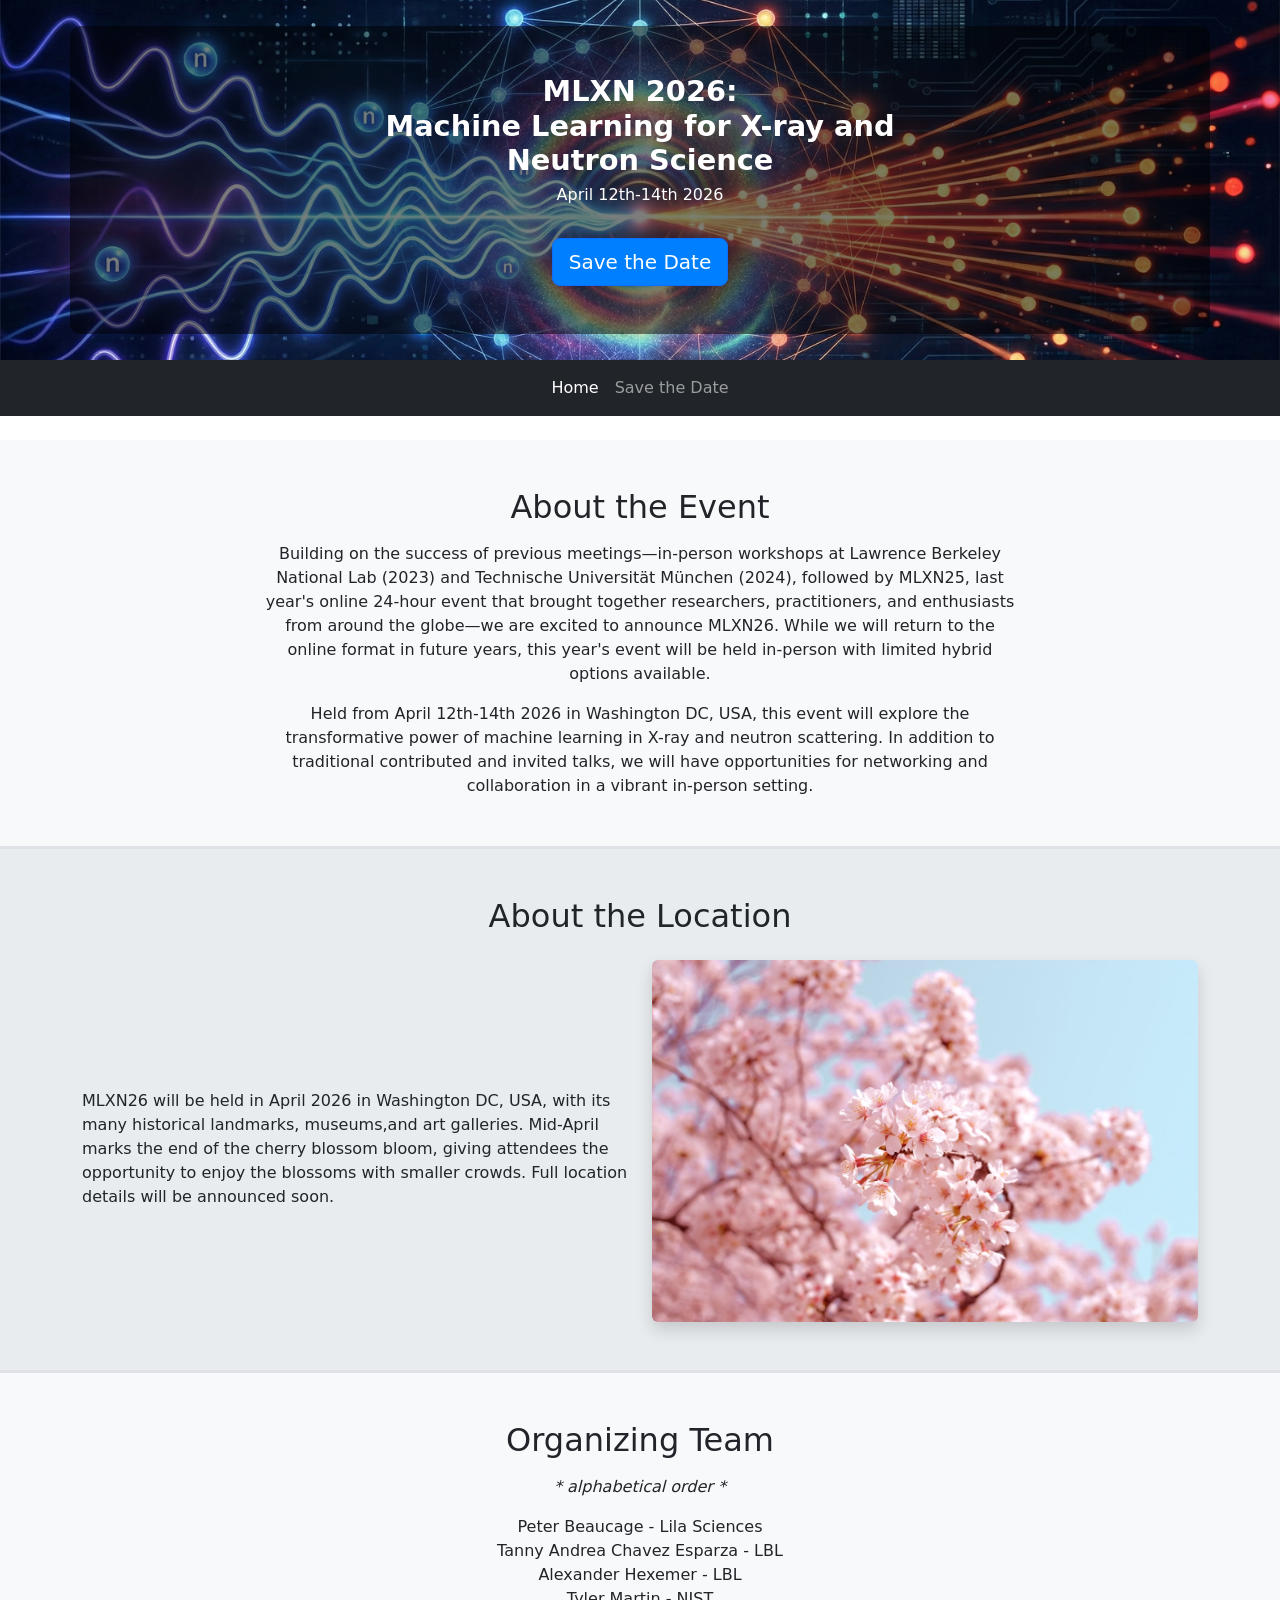
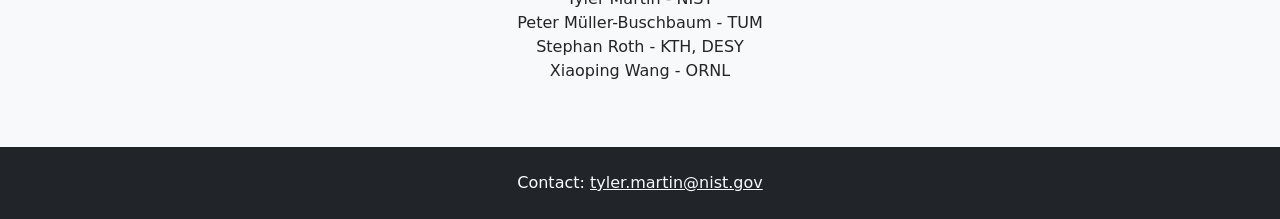
==== index.html @ 93118c0d "removes outdated files and updates event details for MLXN 2026 Symposium" ====
<!DOCTYPE html>
<html lang="en">
<head>
    <meta charset="UTF-8">
    <meta name="viewport" content="width=device-width, initial-scale=1.0">
    <title>MLXN 2026 Symposium</title>

    <link href="https://cdn.jsdelivr.net/npm/bootstrap@5.3.2/dist/css/bootstrap.min.css" rel="stylesheet">
    <link href="styles.css" rel="stylesheet">
    <script defer src="scripts.js"></script>
    <script src="https://cdn.plot.ly/plotly-latest.min.js"></script>

    <!-- NIST Footer -->
   <link rel="stylesheet" href="https://pages.nist.gov/nist-header-footer/css/nist-combined.css">
   <script src="https://pages.nist.gov/nist-header-footer/js/nist-header-footer.js" type="text/javascript" defer="defer"></script>

    <!-- NIST Leave Notice -->
    <script type="text/javascript" src="https://code.jquery.com/jquery-1.12.4.min.js"></script>
    <script type="text/javascript" src="https://pages.nist.gov/leaveNotice/js/jquery.leaveNotice-nist.min.js"></script>
    <link rel="stylesheet" type="text/css" href="https://pages.nist.gov/leaveNotice/css/jquery.leaveNotice.css" />


    <script type="text/javascript">
        $(function(){
         $('a[rel=external]').leaveNotice();
        });
    </script>
</head>
<body>

    <!--
    <div class="alert alert-warning text-center mb-0" role="alert">
        This website is in development. All details are subject to change.
    </div>
    -->

    <!-- Hero Section -->
    <header class="hero d-flex flex-column justify-content-center align-items-center text-center">
        <div class="container text-white py-5">
            <h1 class="display-4 fw-bold">MLXN 2026:<br/> Machine Learning for X-ray and <br/> Neutron Science</h1>
            <p class="lead"> April 12th-14th 2026 </p>
            <a href=https://forms.gle/ynrV3esvsdwa7TJN9" rel="external" class="btn btn-primary btn-lg mt-3">Save the Date</a>
            <!-- <a href="https://forms.gle/H5YNSt72dLBRPrXT7" rel="external" class="btn btn-primary btn-lg mt-3">Register Now</a> -->
            <!-- <a href="https://forms.gle/bDFXMEPGEKgv2yoD7" rel="external" class="btn btn-primary btn-lg mt-3">Submit a Talk</a> -->

        </div>
    </header>

    <!-- Navigation Bar -->
    <nav class="navbar navbar-expand-lg navbar-dark bg-dark mb-4">
        <div class="container">
            <button class="navbar-toggler" type="button" data-bs-toggle="collapse" data-bs-target="#navbarNav" aria-controls="navbarNav" aria-expanded="false" aria-label="Toggle navigation">
                <span class="navbar-toggler-icon"></span>
            </button>
            <div class="collapse navbar-collapse justify-content-center" id="navbarNav">
                <ul class="navbar-nav">
                    <li class="nav-item">
                        <a class="nav-link active" href="index.html">Home</a>
                    </li>
                    <li class="nav-item">
                        <a class="nav-link" href="https://forms.gle/ynrV3esvsdwa7TJN9" rel="external">Save the Date</a>
                    </li>
                    <!-- 
                    <li class="nav-item">
                        <a class="nav-link" href="schedule.html">Schedule</a>
                    </li>
                    <li class="nav-item">
                        <a class="nav-link" href="https://forms.gle/H5YNSt72dLBRPrXT7" rel="external">Meeting Registration</a>
                    </li>
                    <li class="nav-item">
                        <a class="nav-link" href="https://forms.gle/bDFXMEPGEKgv2yoD7" rel="external">Talk Submission</a>
                    </li> 
                    -->
                </ul>
            </div>
        </div>
    </nav>

    <!-- Connection Information Banner -->
    <!--
    <div class="alert alert-info text-center mb-4" role="alert">
        <div class="d-flex align-items-center justify-content-center">
            <svg xmlns="http://www.w3.org/2000/svg" width="24" height="24" fill="currentColor" class="bi bi-info-circle-fill flex-shrink-0 me-2" viewBox="0 0 16 16">
                <path d="M8 16A8 8 0 1 0 8 0a8 8 0 0 0 0 16zm.93-9.412-1 4.705c-.07.34.029.533.304.533.194 0 .487-.07.686-.246l-.088.416c-.287.346-.92.598-1.465.598-.703 0-1.002-.422-.808-1.319l.738-3.468c.064-.293.006-.399-.287-.47l-.451-.081.082-.381 2.29-.287zM8 5.5a1 1 0 1 1 0-2 1 1 0 0 1 0 2z"/>
            </svg>
            <div>
                <strong>Connection information</strong> was distributed to all registered participants. Please contact <a href="mailto:tyler.martin@nist.gov">tyler.martin@nist.gov</a> if you did not receive the email.
            </div>
        </div>
    </div>
    -->

    <!-- About Section -->
    <section id="about" class="py-5 bg-light">
        <div class="container text-center">
            <h2>About the Event</h2>
            <p class="mt-3">
                Building on the success of previous meetings—in-person workshops at Lawrence Berkeley National Lab (2023) 
                and Technische Universität München (2024), followed by MLXN25, last year's online 24-hour event that brought 
                together researchers, practitioners, and enthusiasts from around the globe—we are excited to announce MLXN26. 
                While we will return to the online format in future years, this year's event will be held in-person with 
                limited hybrid options available.
            </p>
            <p class="mt-3">
                Held from April 12th-14th 2026 in Washington DC, USA, this event will explore the transformative power of 
                machine learning in X-ray and neutron scattering. In addition to traditional contributed and invited talks, 
                we will have opportunities for networking and collaboration in a vibrant in-person setting.
            </p>
        </div>
    </section>

    <!-- About the Location Section -->
    <section id="location" class="py-5 location-section">
        <div class="container">
            <h2 class="text-center mb-4">About the Location</h2>
            <div class="row align-items-center">
                <div class="col-md-6">
                    <p class="mt-3">
                        MLXN26 will be held in April 2026 in Washington DC, USA, with its many historical landmarks, museums,and art galleries. 
                        Mid-April marks the end of the cherry blossom bloom, giving attendees the opportunity to enjoy the blossoms 
                        with smaller crowds. Full location details will be announced soon.
                    </p>
                </div>
                <div class="col-md-6 text-center mt-4 mt-md-0">
                    <img src="cherry-blossoms.jpg" alt="Cherry blossoms in Washington DC" class="img-fluid rounded shadow" style="max-height: 400px; width: auto; object-fit: cover;">
                </div>
            </div>
        </div>
    </section>


    <!-- Organizing Team Section -->
    <section id="organizing-team" class="py-5 bg-light">
        <div class="container text-center">
            <h2>Organizing Team</h2>
            <p class="mt-3"><em>* alphabetical order *</em></p>
            <ul class="list-unstyled mt-3">
                <li>Peter Beaucage - Lila Sciences</li>
                <li>Tanny Andrea Chavez Esparza - LBL</li>
                <li>Alexander Hexemer - LBL</li>
                <li>Tyler Martin - NIST</li>
                <li>Peter Müller-Buschbaum - TUM</li>
                <li>Stephan Roth - KTH, DESY</li>
                <li>Xiaoping Wang - ORNL</li>
            </ul>
        </div>
    </section>

    <!-- Footer -->
    <footer class="py-4 bg-dark text-white text-center">
        <p>Contact: <a href="mailto:tyler.martin@nist.gov" class="text-light">tyler.martin@nist.gov</a></p>
    </footer>

    <script src="https://cdn.jsdelivr.net/npm/bootstrap@5.3.2/dist/js/bootstrap.bundle.min.js"></script>
</body>
</html>
---- styles.css ----
/* Hero Section */
.hero {
    position: relative;
    background: url('header.png') no-repeat center top/cover;
    background-position: center 30%; /* Focus on the top 30% of the image */
    height: 40vh;
    display: flex;
    justify-content: center;
    align-items: center;
    text-align: center;
    padding: 20px;
    overflow: hidden; /* Ensure the image doesn't overflow */
}

.hero .container {
    background: rgba(0, 0, 0, 0.5);
    padding: 15px;
    border-radius: 10px;
    width: 100%;
}

.hero h1 {
    font-size: 1.8em;
    margin: 0;
}

.hero p {
    font-size: 1em;
    margin: 5px 0 15px;
    max-width: none;
}

p {
    max-width: 750px;
    margin: 0 auto;
}

/* Buttons */
button {
    padding: 10px 20px;
    border: none;
    border-radius: 5px;
    cursor: pointer;
    font-size: 16px;
}

.btn-primary {
    background: #0080ff;
    color: white;
}

.btn-primary:hover {
    background: #0056b3;
}

.btn-secondary {
    background: #ddd;
    color: #333;
}

.btn-secondary:hover {
    background: #bbb;
}

#gantt-chart {
    margin: 0 auto;
    max-width: 900px; /* Make the chart responsive */
}

/* Responsive adjustments */
@media (max-width: 576px) {
    .hero {
        height: auto;
        padding: 30px 20px;
    }

    .hero h1 {
        font-size: 1.5em;
    }

    .hero p {
        font-size: 0.9em;
    }

    .btn-primary, .btn-secondary {
        font-size: 14px;
        padding: 8px 16px;
    }

    .container {
        padding: 10px;
    }
    
    /* Improved mobile schedule layout */
    .schedule-container {
        height: 50vh; /* Reduce height on mobile for better usability */
        margin-bottom: 20px; /* Add spacing between table and details pane */
        -webkit-overflow-scrolling: touch; /* Smooth scrolling on iOS */
    }
    
    .event-details {
        height: auto; /* Let it take natural height on mobile */
        max-height: 75vh; /* Limit maximum height but give more space */
        margin-top: 30px; /* Add more spacing from the table */
    }
    
    .event-details-scroll {
        max-height: calc(50vh - 56px); /* Adjust for mobile */
        -webkit-overflow-scrolling: touch; /* Smooth scrolling on iOS */
    }
    
    #scheduleTable td {
        padding: 10px 8px; /* Reduce padding on mobile for more content space */
    }
    
    /* Make table more touch-friendly */
    .event-row {
        padding: 12px 0;
    }
    
    /* Improve visibility of active row on mobile */
    #scheduleTable tbody tr.active {
        background-color: rgba(13, 110, 253, 0.2); /* More visible highlight */
    }
    
    /* Fix for PDF export button and region indicators on mobile */
    .card-header .d-flex {
        flex-direction: column;
        align-items: flex-start !important;
    }
    
    #exportPdf {
        margin-top: 12px;
        align-self: flex-start;
    }
    
    /* Region indicators spacing on mobile */
    .region-indicator + span {
        white-space: nowrap;
    }
    
    #scheduleTable tbody tr {
        min-height: 50px; /* Ensure touch targets are large enough */
    }
}

.schedule-container {
    height: 80vh;
    overflow-y: auto;
}
.event-details {
    position: sticky;
    top: 0;
    height: 80vh;
}
.event-details .card {
    display: flex;
    flex-direction: column;
    height: 100%;
}
.event-details-scroll {
    overflow-y: auto;
    max-height: calc(80vh - 56px); /* Subtract the header height */
}
.event-row {
    cursor: pointer;
    transition: background-color 0.2s;
}
.event-row:hover {
    background-color: #f8f9fa;
}
.event-row.active {
    background-color: #e9ecef;
}
.event-details-card {
    display: none;
}
.event-details-card.show {
    display: block;
}
.time-cell {
    display: flex;
    align-items: center;
}
.combined-time {
    white-space: nowrap;
}
.utc-time {
    display: block;
    font-weight: bold;
}
.local-time {
    display: block;
    color: #666;
    font-size: 0.85em;
    margin-top: 2px;
}

#scheduleTable {
    border-collapse: separate;
    border-spacing: 0;
}

#scheduleTable thead th {
    background-color: #f8f9fa;
    border-bottom: 2px solid #dee2e6;
    position: sticky;
    top: 0;
    z-index: 10;
    padding: 12px 15px;
    font-weight: 600;
}

#scheduleTable tbody tr {
    transition: all 0.2s ease;
    border-left: 3px solid transparent;
}

#scheduleTable tbody tr:hover {
    background-color: rgba(13, 110, 253, 0.05);
    border-left: 3px solid #0d6efd;
}

#scheduleTable tbody tr.active {
    background-color: rgba(13, 110, 253, 0.1);
    border-left: 3px solid #0d6efd;
}

#scheduleTable td {
    padding: 12px 15px;
    vertical-align: middle;
}

.card {
    border: none;
    box-shadow: 0 4px 6px rgba(0, 0, 0, 0.1);
    border-radius: 8px;
    overflow: hidden;
}

.card-header {
    background-color: #f8f9fa;
    border-bottom: 1px solid rgba(0, 0, 0, 0.05);
    padding: 15px 20px;
}

.card-body {
    padding: 20px;
}

/* Region indicators */
.region-indicators {
    display: flex;
    gap: 5px;
}

.region-indicator {
    display: inline-block;
    width: 12px;
    height: 12px;
    border-radius: 50%;
    margin-right: 5px; /* Increased spacing */
}

.region-europe {
    background-color: #1f77b4;
}
.region-eastern {
    background-color: #ff7f0e;
}
.region-western {
    background-color: #2ca02c;
}
.region-asia {
    background-color: #d62728;
}

/* Event details styling */
.event-details-card {
    opacity: 0;
    transform: translateY(10px);
    transition: all 0.3s ease;
}

.event-details-card.show {
    opacity: 1;
    transform: translateY(0);
}

#eventTags .badge {
    font-weight: 500;
    padding: 6px 10px;
    border-radius: 4px;
    margin-bottom: 8px;
}

#eventTitle {
    font-weight: 600;
    line-height: 1.3;
    font-size: 1.4rem;
}

.schedule-container {
    border-radius: 8px;
    overflow: hidden;
}

/* Scrollbar styling */
::-webkit-scrollbar {
    width: 8px;
    height: 8px;
}

::-webkit-scrollbar-track {
    background: #f1f1f1;
    border-radius: 10px;
}

::-webkit-scrollbar-thumb {
    background: #c1c1c1;
    border-radius: 10px;
}

::-webkit-scrollbar-thumb:hover {
    background: #a8a8a8;
}

/* Alert styling */
.alert {
    border-radius: 8px;
    border: none;
    box-shadow: 0 2px 4px rgba(0, 0, 0, 0.05);
}

/* Location section styling */
.location-section {
    background-color: #e9ecef;
    border-top: 3px solid #dee2e6;
    border-bottom: 3px solid #dee2e6;
}
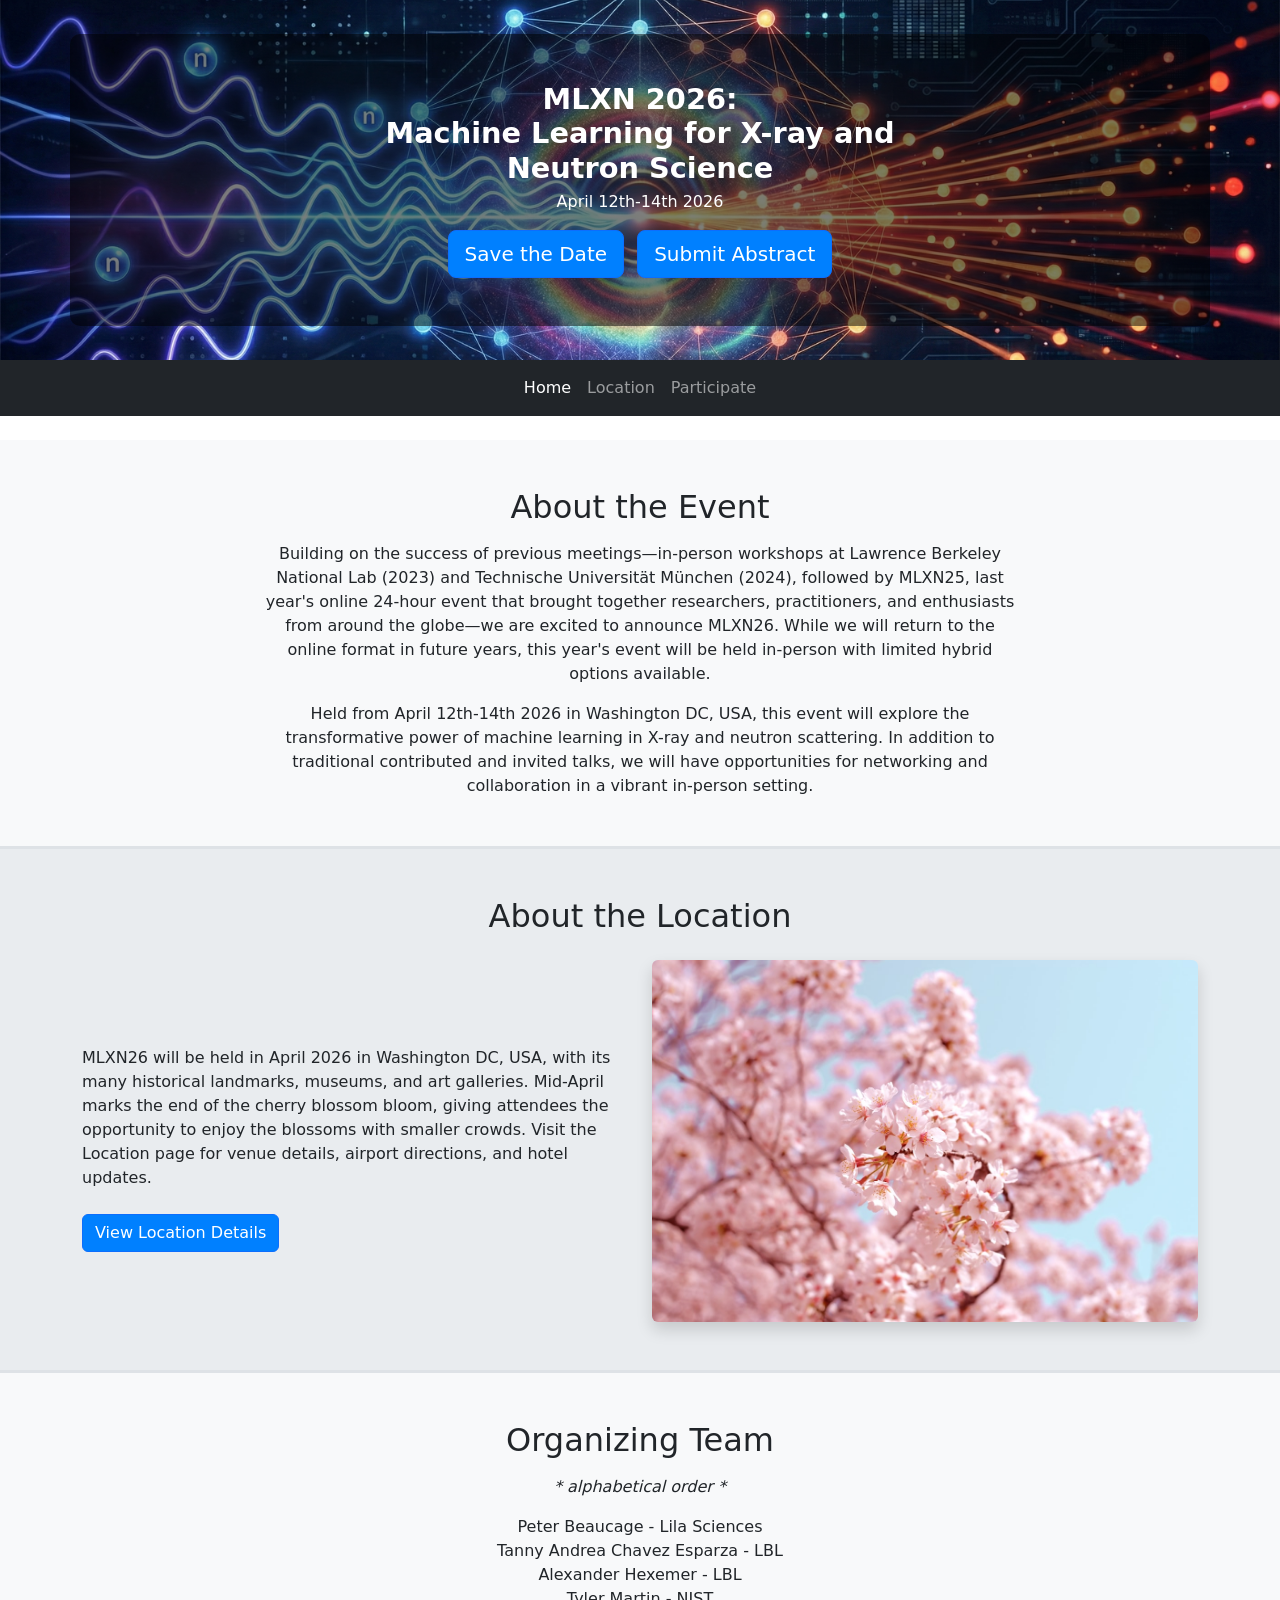
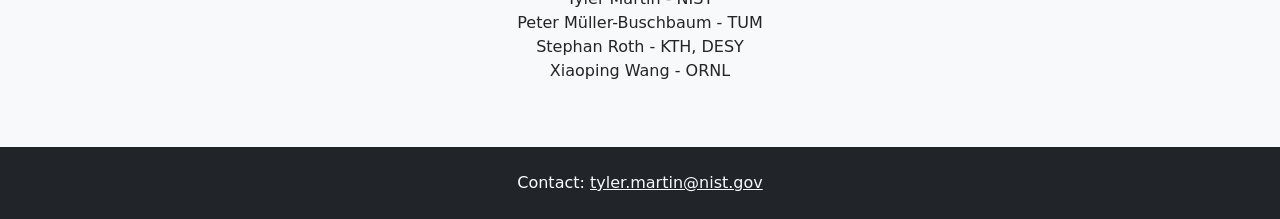
==== commit a0e5fe4f: "adds location and participation pages, updates index with new links and event details for MLXN 2026 " ====
--- a/index.html
+++ b/index.html
@@ -39,7 +39,10 @@
         <div class="container text-white py-5">
             <h1 class="display-4 fw-bold">MLXN 2026:<br/> Machine Learning for X-ray and <br/> Neutron Science</h1>
             <p class="lead"> April 12th-14th 2026 </p>
-            <a href=https://forms.gle/ynrV3esvsdwa7TJN9" rel="external" class="btn btn-primary btn-lg mt-3">Save the Date</a>
+            <div class="mt-3">
+                <a href="https://forms.gle/ynrV3esvsdwa7TJN9" rel="external" class="btn btn-primary btn-lg me-2">Save the Date</a>
+                <a href="https://forms.gle/KNJUFj6BRtzy6MuB9" rel="external" class="btn btn-primary btn-lg">Submit Abstract</a>
+            </div>
             <!-- <a href="https://forms.gle/H5YNSt72dLBRPrXT7" rel="external" class="btn btn-primary btn-lg mt-3">Register Now</a> -->
             <!-- <a href="https://forms.gle/bDFXMEPGEKgv2yoD7" rel="external" class="btn btn-primary btn-lg mt-3">Submit a Talk</a> -->
 
@@ -58,7 +61,10 @@
                         <a class="nav-link active" href="index.html">Home</a>
                     </li>
                     <li class="nav-item">
-                        <a class="nav-link" href="https://forms.gle/ynrV3esvsdwa7TJN9" rel="external">Save the Date</a>
+                        <a class="nav-link" href="location.html">Location</a>
+                    </li>
+                    <li class="nav-item">
+                        <a class="nav-link" href="participate.html">Participate</a>
                     </li>
                     <!-- 
                     <li class="nav-item">
@@ -116,10 +122,13 @@
             <div class="row align-items-center">
                 <div class="col-md-6">
                     <p class="mt-3">
-                        MLXN26 will be held in April 2026 in Washington DC, USA, with its many historical landmarks, museums,and art galleries. 
-                        Mid-April marks the end of the cherry blossom bloom, giving attendees the opportunity to enjoy the blossoms 
-                        with smaller crowds. Full location details will be announced soon.
+                        MLXN26 will be held in April 2026 in Washington DC, USA, with its many historical landmarks, museums, and art galleries.
+                        Mid-April marks the end of the cherry blossom bloom, giving attendees the opportunity to enjoy the blossoms
+                        with smaller crowds. Visit the Location page for venue details, airport directions, and hotel updates.
                     </p>
+                    <div class="mt-4">
+                        <a class="btn btn-primary" href="location.html">View Location Details</a>
+                    </div>
                 </div>
                 <div class="col-md-6 text-center mt-4 mt-md-0">
                     <img src="cherry-blossoms.jpg" alt="Cherry blossoms in Washington DC" class="img-fluid rounded shadow" style="max-height: 400px; width: auto; object-fit: cover;">
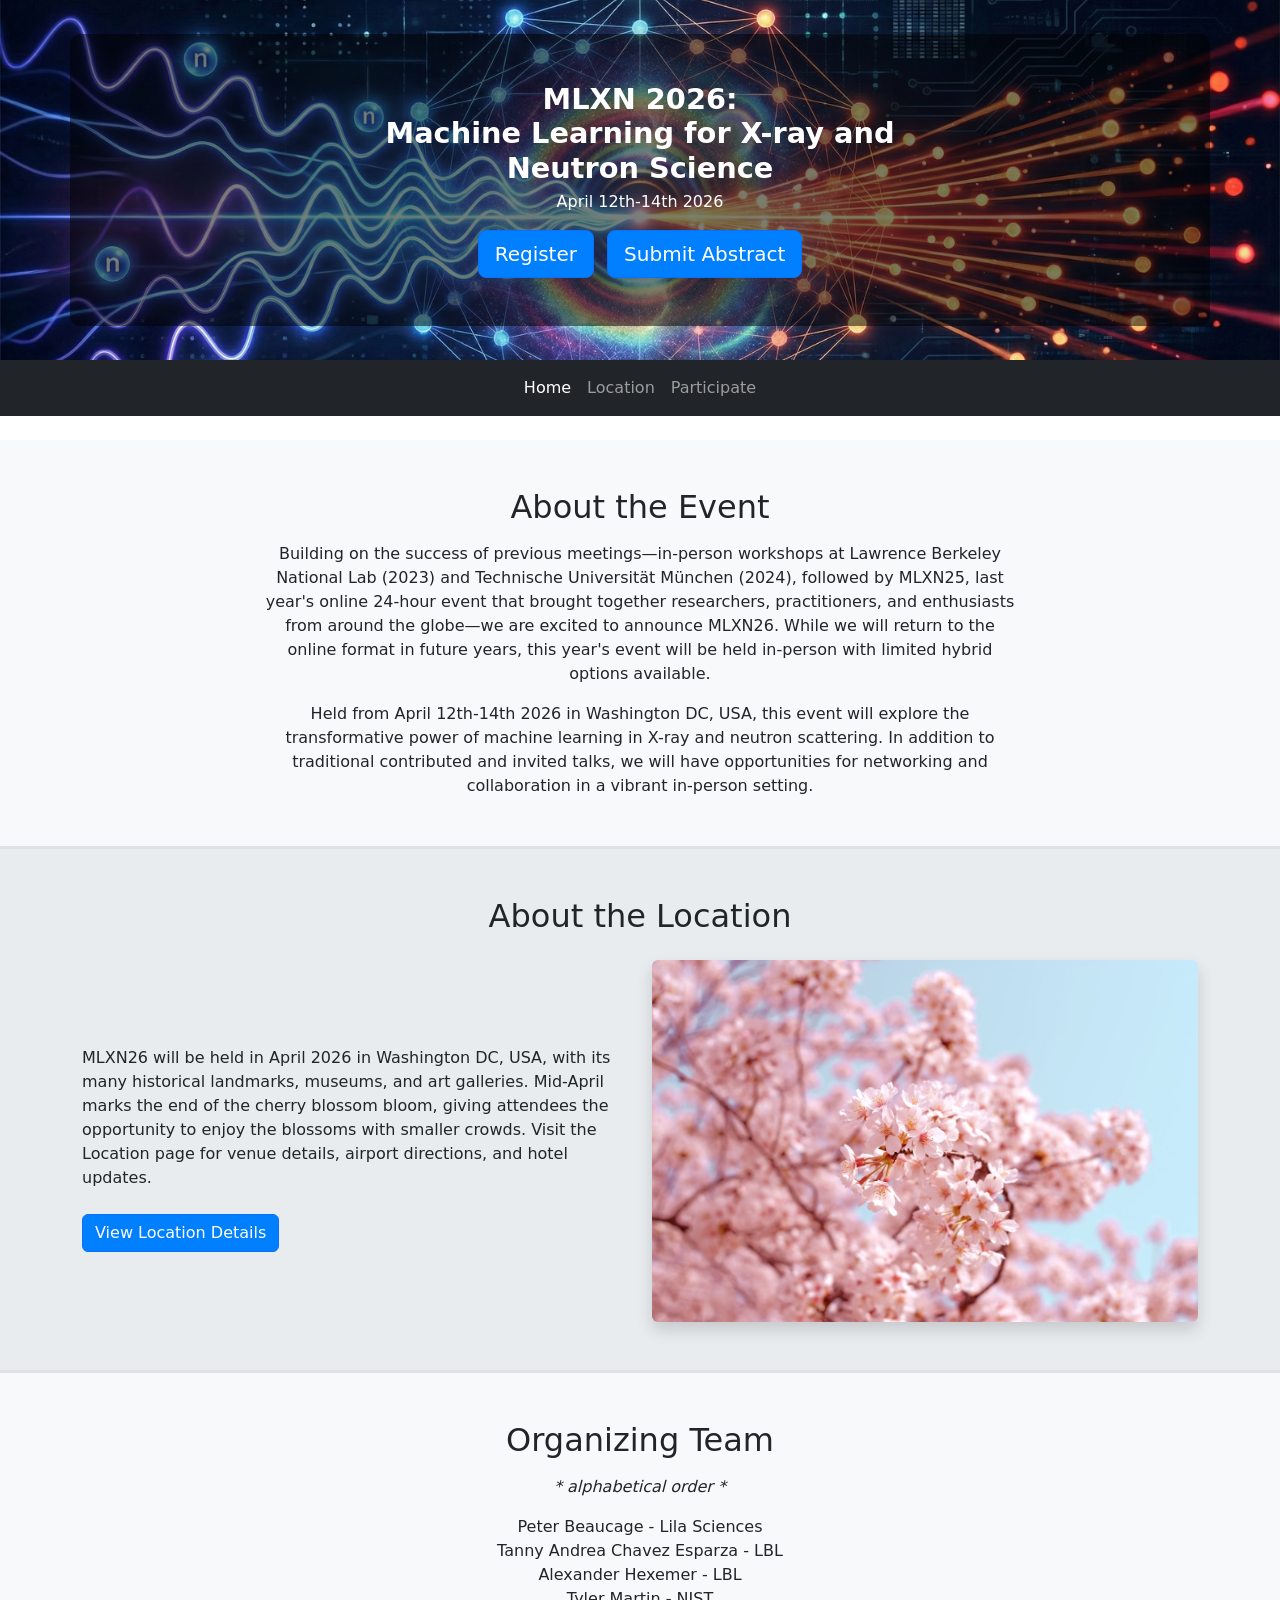
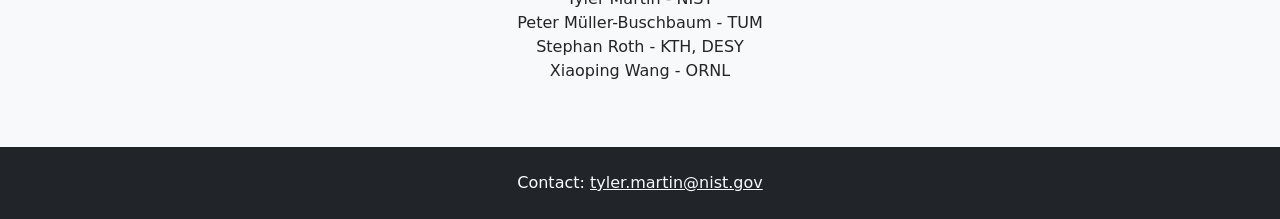
==== commit 99bb0dce: "refactors external link handling, updates registration links, and adds hotel accommodations section " ====
--- a/index.html
+++ b/index.html
@@ -22,7 +22,9 @@
 
     <script type="text/javascript">
         $(function(){
-         $('a[rel=external]').leaveNotice();
+         $('a[rel=external]').filter(function () {
+             return !/\.nist\.gov$/i.test(this.hostname) && this.hostname.toLowerCase() !== 'nist.gov';
+         }).leaveNotice();
         });
     </script>
 </head>
@@ -40,7 +42,7 @@
             <h1 class="display-4 fw-bold">MLXN 2026:<br/> Machine Learning for X-ray and <br/> Neutron Science</h1>
             <p class="lead"> April 12th-14th 2026 </p>
             <div class="mt-3">
-                <a href="https://forms.gle/ynrV3esvsdwa7TJN9" rel="external" class="btn btn-primary btn-lg me-2">Save the Date</a>
+                <a href="https://www.nist.gov/news-events/events/2026/04/mlxn-machine-learning-x-ray-and-neutron-scattering" rel="external" class="btn btn-primary btn-lg me-2">Register</a>
                 <a href="https://forms.gle/KNJUFj6BRtzy6MuB9" rel="external" class="btn btn-primary btn-lg">Submit Abstract</a>
             </div>
             <!-- <a href="https://forms.gle/H5YNSt72dLBRPrXT7" rel="external" class="btn btn-primary btn-lg mt-3">Register Now</a> -->
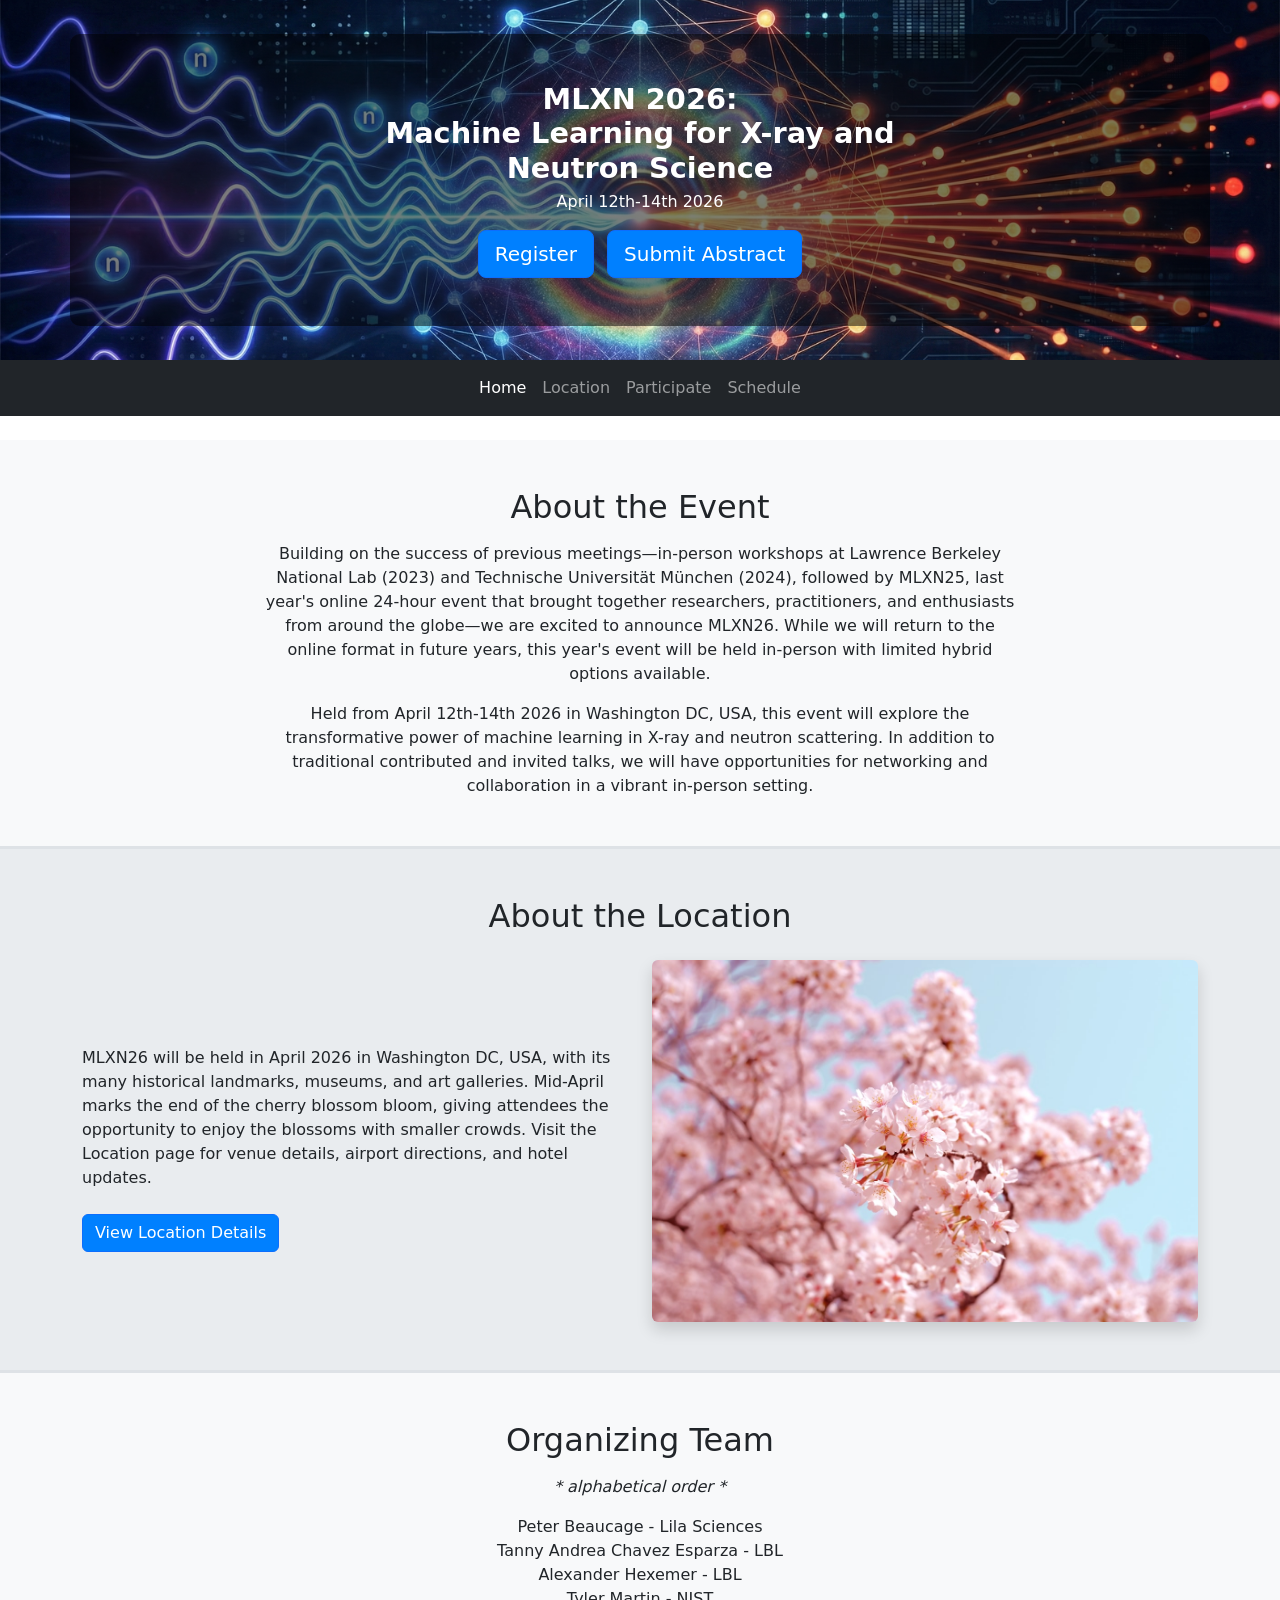
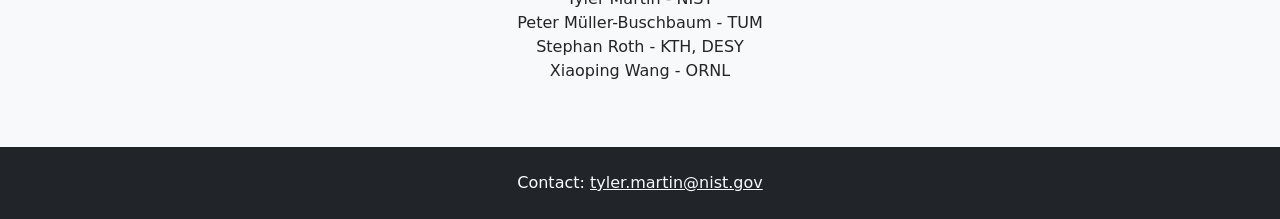
==== commit 149f1ab1: "Add new images and update schedule page - Added multiple new images for speakers and placeholders in" ====
--- a/index.html
+++ b/index.html
@@ -68,10 +68,10 @@
                     <li class="nav-item">
                         <a class="nav-link" href="participate.html">Participate</a>
                     </li>
-                    <!-- 
                     <li class="nav-item">
                         <a class="nav-link" href="schedule.html">Schedule</a>
                     </li>
+                    <!-- 
                     <li class="nav-item">
                         <a class="nav-link" href="https://forms.gle/H5YNSt72dLBRPrXT7" rel="external">Meeting Registration</a>
                     </li>
--- a/styles.css
+++ b/styles.css
@@ -337,4 +337,122 @@
     background-color: #e9ecef;
     border-top: 3px solid #dee2e6;
     border-bottom: 3px solid #dee2e6;
-}+}
+
+.schedule-page {
+    background:
+        radial-gradient(circle at top right, rgba(13, 110, 253, 0.08), transparent 28%),
+        linear-gradient(180deg, #f8fbff 0%, #ffffff 38%);
+}
+
+.schedule-intro {
+    max-width: 760px;
+    margin: 0 auto 2rem;
+    text-align: center;
+}
+
+.schedule-intro .eyebrow {
+    display: inline-block;
+    margin-bottom: 0.75rem;
+    padding: 0.35rem 0.85rem;
+    border-radius: 999px;
+    background: rgba(13, 110, 253, 0.1);
+    color: #0d6efd;
+    font-size: 0.8rem;
+    font-weight: 700;
+    letter-spacing: 0.08em;
+    text-transform: uppercase;
+}
+
+.speaker-grid {
+    display: grid;
+    grid-template-columns: repeat(auto-fit, minmax(240px, 1fr));
+    gap: 1.25rem;
+}
+
+.speaker-card {
+    position: relative;
+    display: flex;
+    flex-direction: column;
+    height: 100%;
+    border: 1px solid rgba(13, 110, 253, 0.1);
+    border-radius: 18px;
+    background: linear-gradient(180deg, #ffffff 0%, #f7faff 100%);
+    box-shadow: 0 12px 30px rgba(15, 23, 42, 0.07);
+    transition: transform 0.2s ease, box-shadow 0.2s ease;
+}
+
+.speaker-card::before {
+    content: "";
+    position: absolute;
+    inset: 0 auto auto 0;
+    width: 100%;
+    height: 4px;
+    border-radius: 18px 18px 0 0;
+    background: linear-gradient(90deg, #0d6efd, #63a4ff);
+}
+
+.speaker-card:hover {
+    transform: translateY(-3px);
+    box-shadow: 0 16px 34px rgba(15, 23, 42, 0.12);
+}
+
+.speaker-photo-wrap {
+    aspect-ratio: 1 / 1;
+    overflow: hidden;
+    border-radius: 18px 18px 0 0;
+    background: linear-gradient(180deg, #eef4fb 0%, #e3edf9 100%);
+}
+
+.speaker-photo {
+    width: 100%;
+    height: 100%;
+    object-fit: cover;
+    object-position: center;
+    display: block;
+}
+
+.speaker-photo.placeholder {
+    object-fit: contain;
+    padding: 2rem;
+}
+
+.speaker-card-body {
+    padding: 1.35rem 1.5rem 1.5rem;
+}
+
+.speaker-name {
+    margin: 0 0 0.75rem;
+    font-size: 1.15rem;
+    line-height: 1.35;
+}
+
+.speaker-affiliation {
+    margin: 0;
+    color: #495057;
+    font-weight: 500;
+}
+
+.speaker-affiliation.missing {
+    color: #6c757d;
+    font-style: italic;
+    font-weight: 400;
+}
+
+@media (max-width: 576px) {
+    .speaker-grid {
+        grid-template-columns: 1fr;
+    }
+
+    .speaker-card {
+        border-radius: 16px;
+    }
+
+    .speaker-photo-wrap {
+        border-radius: 16px 16px 0 0;
+    }
+
+    .speaker-card-body {
+        padding: 1.15rem 1.2rem 1.25rem;
+    }
+}
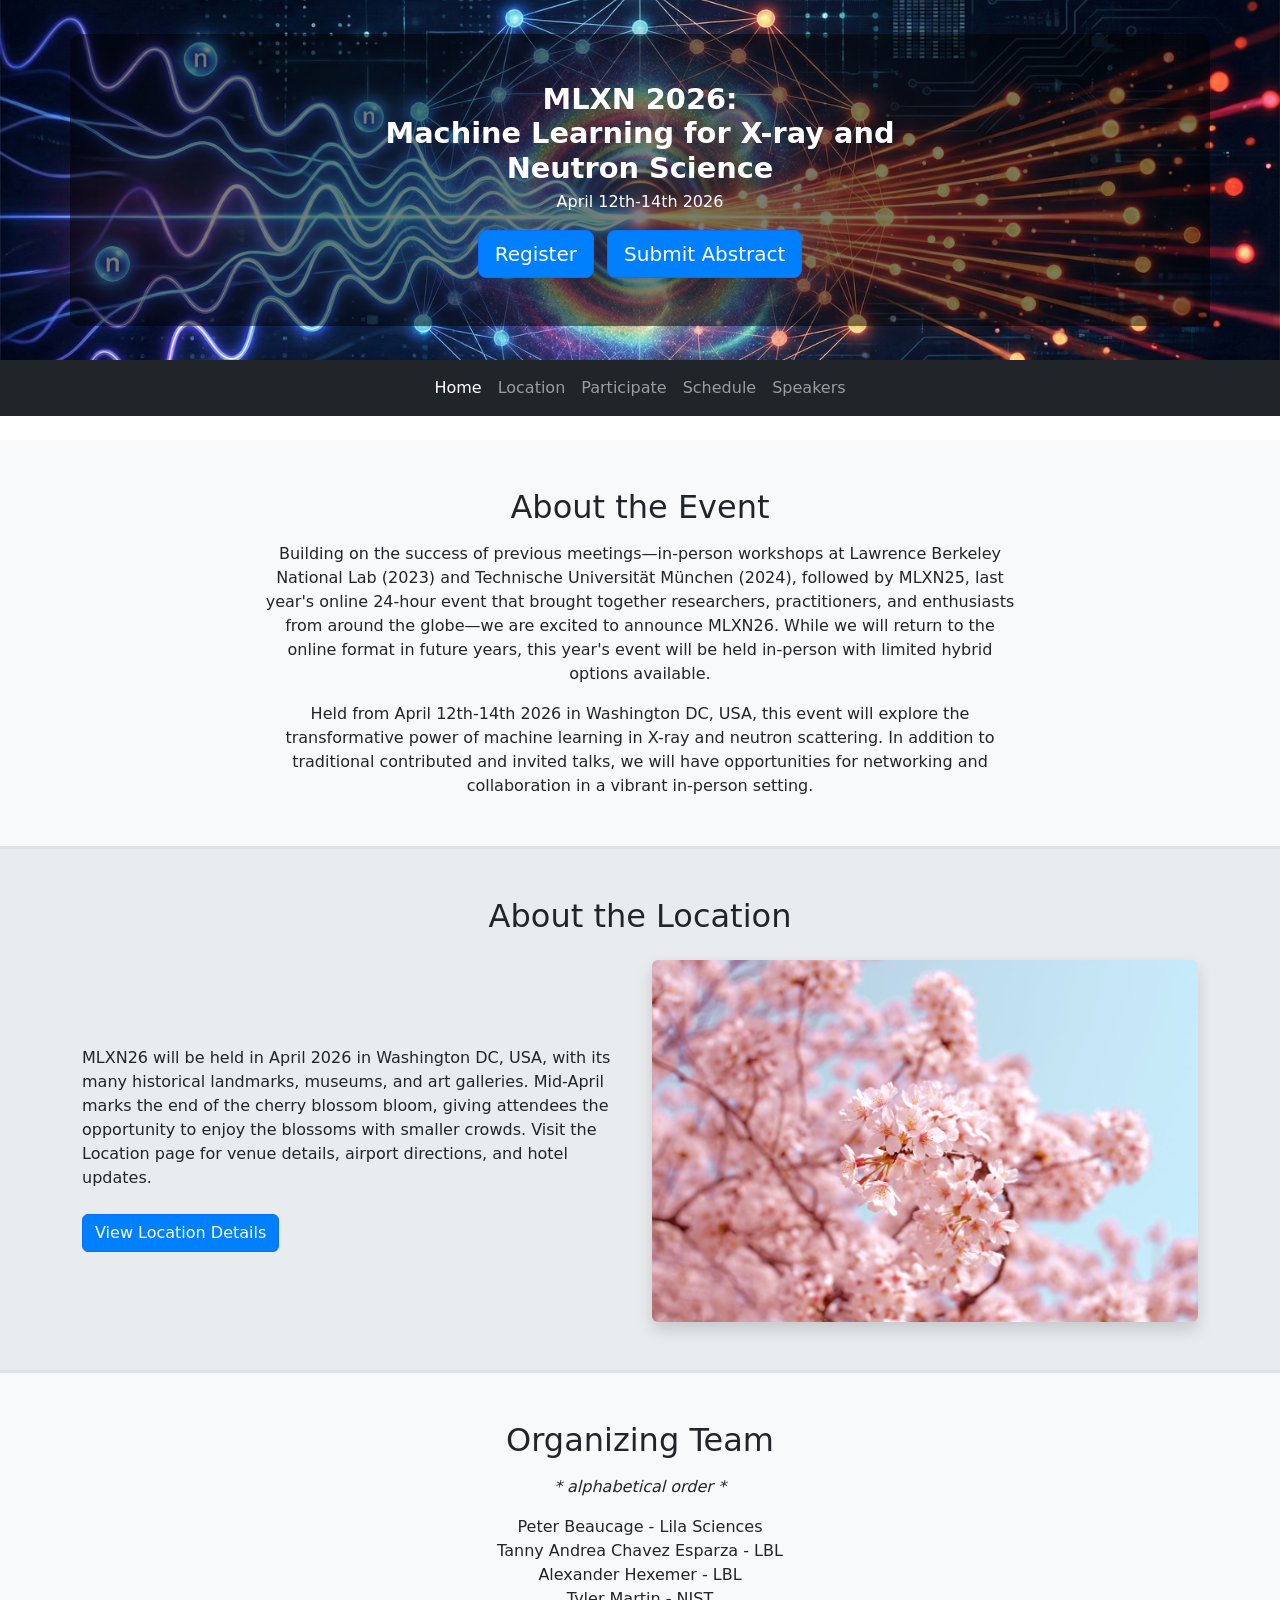
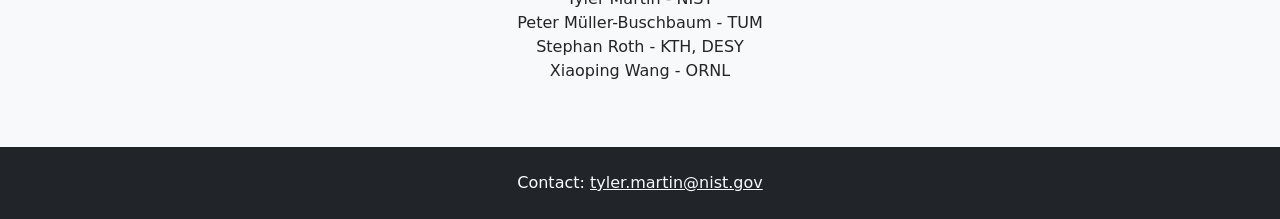
==== commit ef3948fe: "feat: enhance schedule page with agenda layout and speakers page - Updated schedule.html to change b" ====
--- a/index.html
+++ b/index.html
@@ -7,8 +7,6 @@
 
     <link href="https://cdn.jsdelivr.net/npm/bootstrap@5.3.2/dist/css/bootstrap.min.css" rel="stylesheet">
     <link href="styles.css" rel="stylesheet">
-    <script defer src="scripts.js"></script>
-    <script src="https://cdn.plot.ly/plotly-latest.min.js"></script>
 
     <!-- NIST Footer -->
    <link rel="stylesheet" href="https://pages.nist.gov/nist-header-footer/css/nist-combined.css">
@@ -70,6 +68,9 @@
                     </li>
                     <li class="nav-item">
                         <a class="nav-link" href="schedule.html">Schedule</a>
+                    </li>
+                    <li class="nav-item">
+                        <a class="nav-link" href="speakers.html">Speakers</a>
                     </li>
                     <!-- 
                     <li class="nav-item">
--- a/styles.css
+++ b/styles.css
@@ -339,6 +339,27 @@
     border-bottom: 3px solid #dee2e6;
 }
 
+.schedule-agenda-page {
+    --agenda-accent: #2f6fda;
+    --agenda-accent-deep: #244f8f;
+    --agenda-accent-soft: rgba(47, 111, 218, 0.1);
+    --agenda-panel-border: #d8e2ef;
+    --agenda-grid-border: #d7e0ea;
+    --agenda-header-bg: linear-gradient(135deg, #486a94 0%, #355274 100%);
+    --agenda-time-bg: #f6f9fc;
+    --agenda-talk-bg: #8fd6e7;
+    --agenda-break-bg: #c58a3a;
+    --agenda-break-text: #fff8ea;
+    --agenda-meal-bg: #b5d39b;
+    --agenda-neutral-bg: #f8fafc;
+    --agenda-social-bg: #cdd6e2;
+    --agenda-body-text: #223244;
+    background:
+        radial-gradient(circle at top right, rgba(13, 110, 253, 0.08), transparent 28%),
+        linear-gradient(180deg, #f8fbff 0%, #ffffff 38%);
+}
+
+.speakers-page,
 .schedule-page {
     background:
         radial-gradient(circle at top right, rgba(13, 110, 253, 0.08), transparent 28%),
@@ -349,6 +370,17 @@
     max-width: 760px;
     margin: 0 auto 2rem;
     text-align: center;
+}
+
+.schedule-status-note {
+    max-width: 860px;
+    margin: 0 auto 1.5rem;
+    padding: 0.95rem 1.15rem;
+    border-left: 4px solid var(--agenda-accent);
+    border-radius: 8px;
+    background: #eef4ff;
+    color: var(--agenda-body-text);
+    box-shadow: 0 2px 4px rgba(0, 0, 0, 0.04);
 }
 
 .schedule-intro .eyebrow {
@@ -364,6 +396,223 @@
     text-transform: uppercase;
 }
 
+.agenda-layout {
+    display: grid;
+    grid-template-columns: minmax(0, 1fr) 320px;
+    gap: 1.5rem;
+    align-items: start;
+}
+
+.agenda-board-shell,
+.agenda-detail-card {
+    border: 1px solid var(--agenda-panel-border);
+    border-radius: 8px;
+    background: #ffffff;
+    box-shadow: 0 10px 24px rgba(25, 43, 68, 0.08);
+}
+
+.agenda-board-header {
+    padding: 1.2rem 1.25rem 0.9rem;
+    border-bottom: 1px solid rgba(36, 79, 143, 0.08);
+    background: linear-gradient(180deg, #fbfdff 0%, #f4f8fc 100%);
+    border-radius: 8px 8px 0 0;
+}
+
+.agenda-board {
+    padding: 1rem;
+}
+
+.agenda-grid {
+    --agenda-time-width: 9.25rem;
+    --agenda-slot-height: 2.55rem;
+    display: grid;
+    grid-template-columns: var(--agenda-time-width) repeat(var(--agenda-day-count, 3), minmax(220px, 1fr));
+    gap: 0;
+    border: 1px solid var(--agenda-grid-border);
+    border-radius: 8px;
+    overflow: auto;
+    background: #ffffff;
+}
+
+.agenda-corner,
+.agenda-day-header {
+    display: flex;
+    align-items: center;
+    justify-content: center;
+    min-height: 3.4rem;
+    padding: 0.75rem;
+    font-weight: 700;
+    text-align: center;
+    color: #ffffff;
+    background: var(--agenda-header-bg);
+    border-right: 1px solid rgba(255, 255, 255, 0.18);
+}
+
+.agenda-corner {
+    position: sticky;
+    left: 0;
+    z-index: 3;
+}
+
+.agenda-day-header:last-child {
+    border-right: 0;
+}
+
+.agenda-time-column {
+    position: sticky;
+    left: 0;
+    z-index: 2;
+    background: var(--agenda-time-bg);
+    border-right: 1px solid var(--agenda-grid-border);
+}
+
+.agenda-time-label {
+    display: flex;
+    align-items: flex-start;
+    justify-content: flex-end;
+    height: var(--agenda-slot-height);
+    padding: 0.35rem 0.9rem 0 0.5rem;
+    font-weight: 600;
+    color: #33465b;
+    border-bottom: 1px solid var(--agenda-grid-border);
+    white-space: nowrap;
+}
+
+.agenda-day-track {
+    position: relative;
+    display: grid;
+    grid-template-rows: repeat(var(--agenda-slot-count, 26), var(--agenda-slot-height));
+    gap: 0;
+    padding: 0;
+    background:
+        repeating-linear-gradient(
+            to bottom,
+            #ffffff 0,
+            #ffffff calc(var(--agenda-slot-height) - 1px),
+            var(--agenda-grid-border) calc(var(--agenda-slot-height) - 1px),
+            var(--agenda-grid-border) var(--agenda-slot-height)
+        );
+    border-right: 1px solid var(--agenda-grid-border);
+}
+
+.agenda-day-track:last-child {
+    border-right: 0;
+}
+
+.agenda-event {
+    position: relative;
+    z-index: 1;
+    display: flex;
+    flex-direction: column;
+    justify-content: center;
+    gap: 0.25rem;
+    margin: 0;
+    padding: 0.55rem 0.5rem;
+    border: 0;
+    border-radius: 0;
+    text-align: center;
+    font-weight: 700;
+    line-height: 1.2;
+    color: #193042;
+    box-shadow: inset 0 0 0 1px rgba(0, 0, 0, 0.05);
+    transition: transform 0.16s ease, box-shadow 0.16s ease, filter 0.16s ease;
+}
+
+.agenda-event:hover,
+.agenda-event:focus-visible {
+    z-index: 2;
+    filter: brightness(1.015) saturate(1.02);
+    transform: scale(1.01);
+    box-shadow: inset 0 0 0 2px rgba(47, 111, 218, 0.22);
+    outline: none;
+}
+
+.agenda-event.is-active {
+    z-index: 3;
+    box-shadow:
+        inset 0 0 0 3px rgba(47, 111, 218, 0.42),
+        0 6px 14px rgba(47, 111, 218, 0.12);
+}
+
+.agenda-event-title {
+    display: block;
+}
+
+.agenda-event-subtitle {
+    display: block;
+    font-size: 0.92rem;
+    font-weight: 700;
+}
+
+.theme-talk {
+    background: var(--agenda-talk-bg);
+}
+
+.theme-break {
+    background: var(--agenda-break-bg);
+    color: var(--agenda-break-text);
+}
+
+.theme-meal {
+    background: var(--agenda-meal-bg);
+}
+
+.theme-neutral {
+    background: var(--agenda-neutral-bg);
+}
+
+.theme-social {
+    background: var(--agenda-social-bg);
+}
+
+.agenda-detail-shell {
+    position: sticky;
+    top: 1rem;
+    width: 100%;
+    max-width: 320px;
+}
+
+.agenda-detail-card {
+    padding: 1.5rem;
+}
+
+.agenda-detail-summary {
+    color: #4f5f72;
+    margin-bottom: 1.35rem;
+}
+
+.agenda-detail-meta {
+    display: grid;
+    grid-template-columns: 1fr;
+    gap: 0.95rem;
+    margin: 0 0 1.5rem;
+}
+
+.agenda-detail-meta div {
+    padding-bottom: 0.95rem;
+    border-bottom: 1px solid rgba(33, 37, 41, 0.08);
+}
+
+.agenda-detail-meta dt {
+    margin-bottom: 0.25rem;
+    font-size: 0.78rem;
+    font-weight: 700;
+    letter-spacing: 0.06em;
+    text-transform: uppercase;
+    color: #637487;
+}
+
+.agenda-detail-meta dd {
+    margin: 0;
+    font-weight: 600;
+    color: var(--agenda-body-text);
+}
+
+.agenda-detail-section h4 {
+    margin-bottom: 0.7rem;
+    font-size: 1rem;
+}
+
 .speaker-grid {
     display: grid;
     grid-template-columns: repeat(auto-fit, minmax(240px, 1fr));
@@ -408,7 +657,7 @@
     width: 100%;
     height: 100%;
     object-fit: cover;
-    object-position: center;
+    object-position: center var(--speaker-focus-y, 50%);
     display: block;
 }
 
@@ -456,3 +705,30 @@
         padding: 1.15rem 1.2rem 1.25rem;
     }
 }
+
+@media (max-width: 1199px) {
+    .agenda-layout {
+        grid-template-columns: 1fr;
+    }
+
+    .agenda-detail-shell {
+        position: static;
+        max-width: none;
+    }
+}
+
+@media (max-width: 767px) {
+    .agenda-grid {
+        min-width: 760px;
+    }
+
+    .agenda-board {
+        padding: 1rem 0.85rem 0.95rem;
+    }
+
+    .agenda-board-header,
+    .agenda-detail-card {
+        padding-left: 1rem;
+        padding-right: 1rem;
+    }
+}
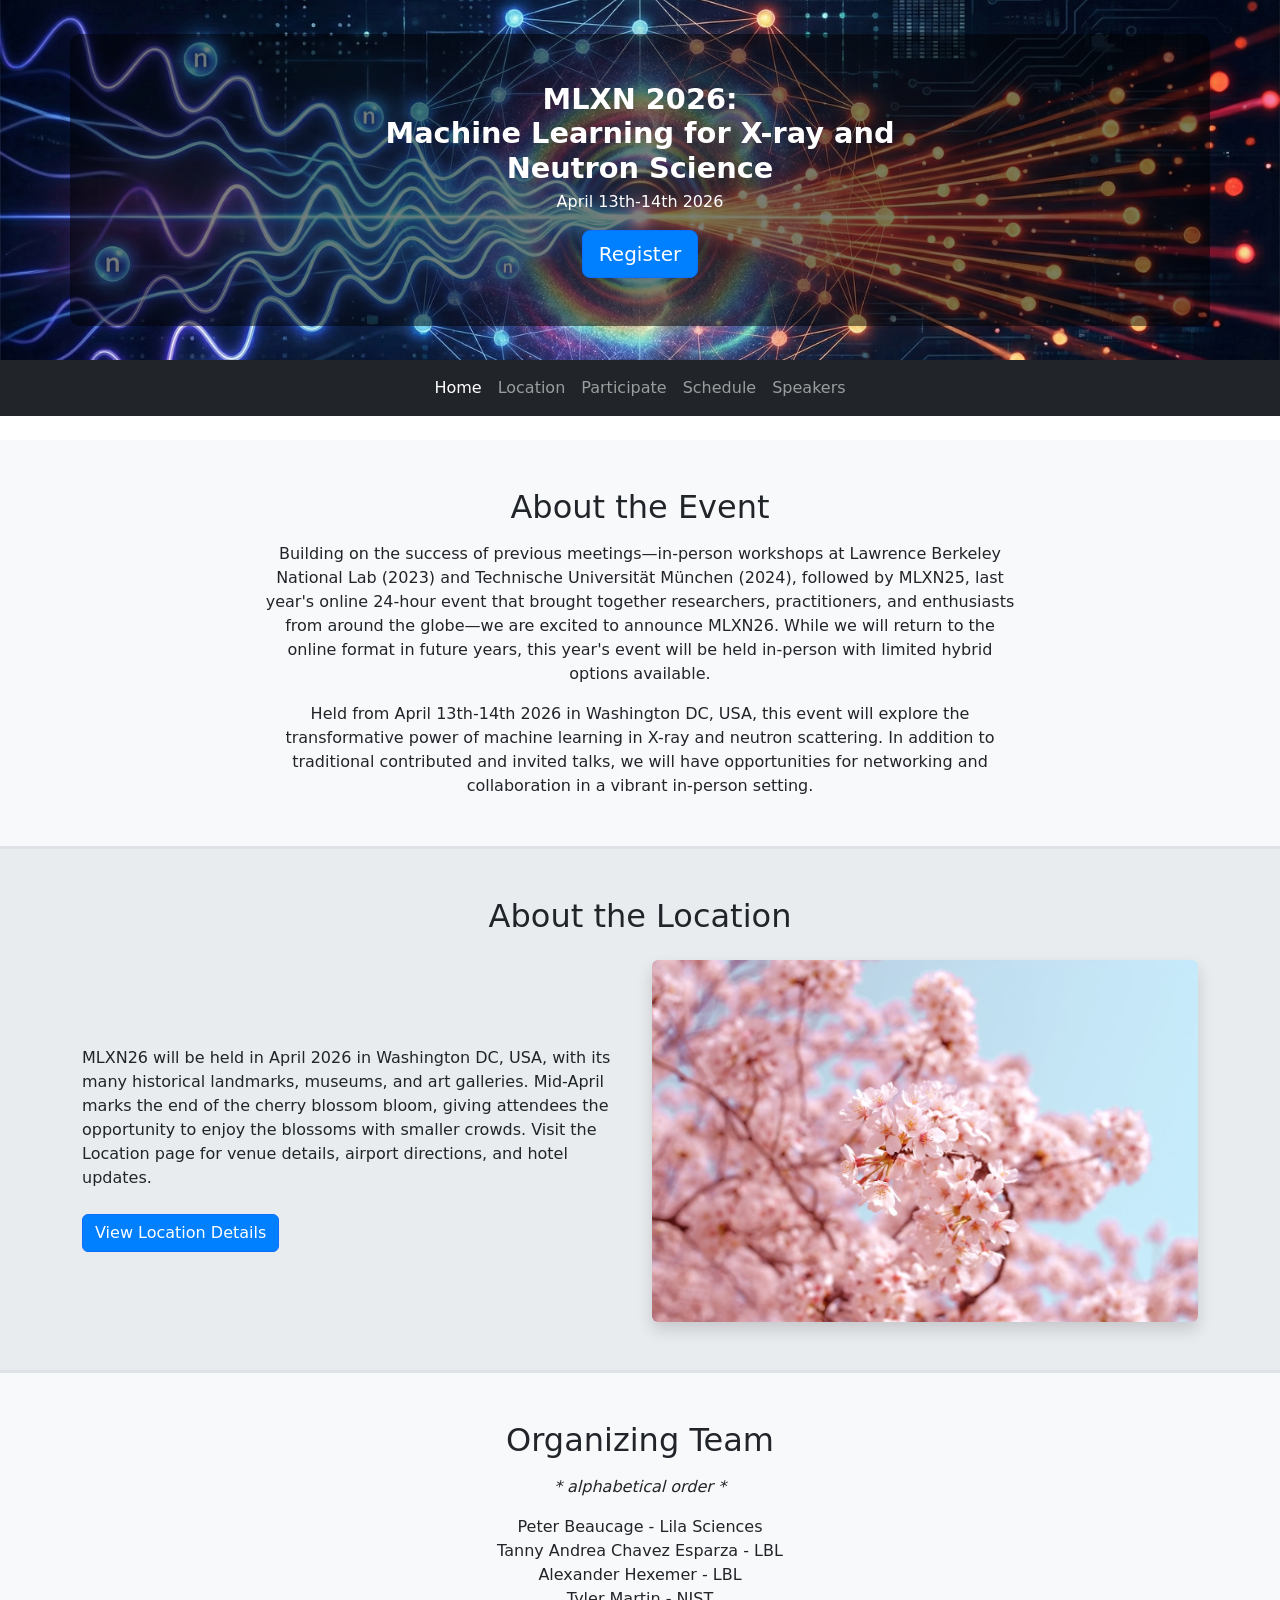
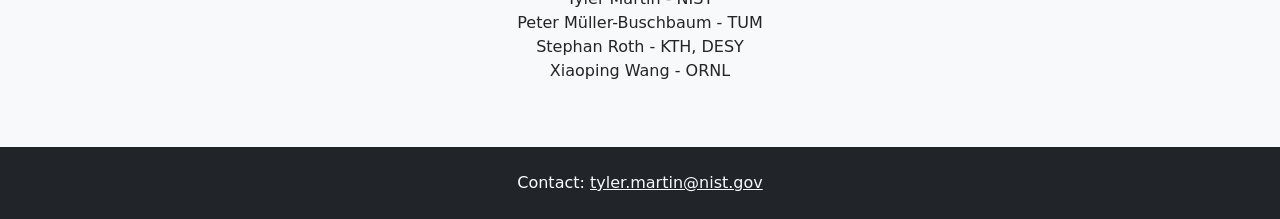
==== commit a4cd0577: "feat: update event dates, speaker details, and add new speaker images" ====
--- a/index.html
+++ b/index.html
@@ -38,10 +38,9 @@
     <header class="hero d-flex flex-column justify-content-center align-items-center text-center">
         <div class="container text-white py-5">
             <h1 class="display-4 fw-bold">MLXN 2026:<br/> Machine Learning for X-ray and <br/> Neutron Science</h1>
-            <p class="lead"> April 12th-14th 2026 </p>
+            <p class="lead"> April 13th-14th 2026 </p>
             <div class="mt-3">
-                <a href="https://www.nist.gov/news-events/events/2026/04/mlxn-machine-learning-x-ray-and-neutron-scattering" rel="external" class="btn btn-primary btn-lg me-2">Register</a>
-                <a href="https://forms.gle/KNJUFj6BRtzy6MuB9" rel="external" class="btn btn-primary btn-lg">Submit Abstract</a>
+                <a href="https://www.nist.gov/news-events/events/2026/04/mlxn-machine-learning-x-ray-and-neutron-scattering" rel="external" class="btn btn-primary btn-lg">Register</a>
             </div>
             <!-- <a href="https://forms.gle/H5YNSt72dLBRPrXT7" rel="external" class="btn btn-primary btn-lg mt-3">Register Now</a> -->
             <!-- <a href="https://forms.gle/bDFXMEPGEKgv2yoD7" rel="external" class="btn btn-primary btn-lg mt-3">Submit a Talk</a> -->
@@ -111,7 +110,7 @@
                 limited hybrid options available.
             </p>
             <p class="mt-3">
-                Held from April 12th-14th 2026 in Washington DC, USA, this event will explore the transformative power of 
+                Held from April 13th-14th 2026 in Washington DC, USA, this event will explore the transformative power of 
                 machine learning in X-ray and neutron scattering. In addition to traditional contributed and invited talks, 
                 we will have opportunities for networking and collaboration in a vibrant in-person setting.
             </p>
--- a/styles.css
+++ b/styles.css
@@ -398,7 +398,7 @@
 
 .agenda-layout {
     display: grid;
-    grid-template-columns: minmax(0, 1fr) 320px;
+    grid-template-columns: minmax(0, 1fr) 380px;
     gap: 1.5rem;
     align-items: start;
 }
@@ -423,7 +423,7 @@
 }
 
 .agenda-grid {
-    --agenda-time-width: 9.25rem;
+    --agenda-time-width: 8.5rem;
     --agenda-slot-height: 2.55rem;
     display: grid;
     grid-template-columns: var(--agenda-time-width) repeat(var(--agenda-day-count, 3), minmax(220px, 1fr));
@@ -569,7 +569,7 @@
     position: sticky;
     top: 1rem;
     width: 100%;
-    max-width: 320px;
+    max-width: 380px;
 }
 
 .agenda-detail-card {
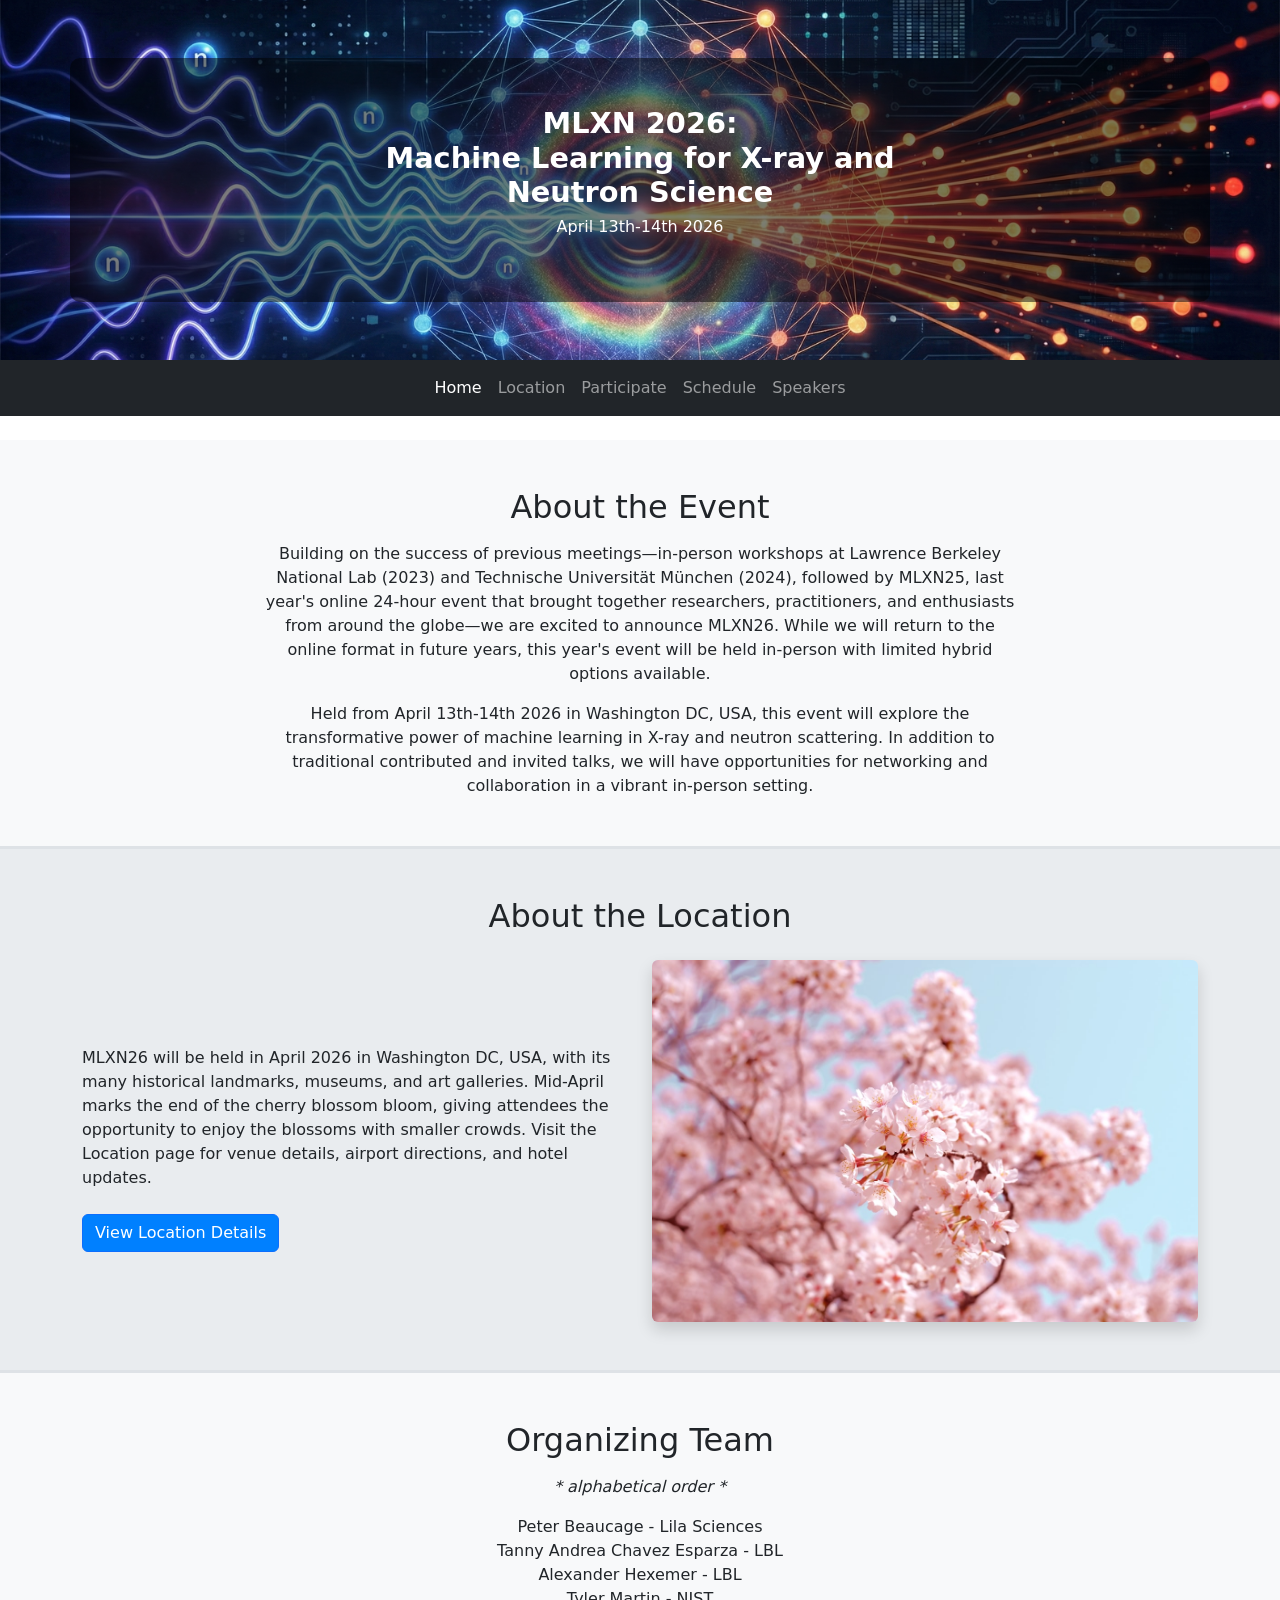
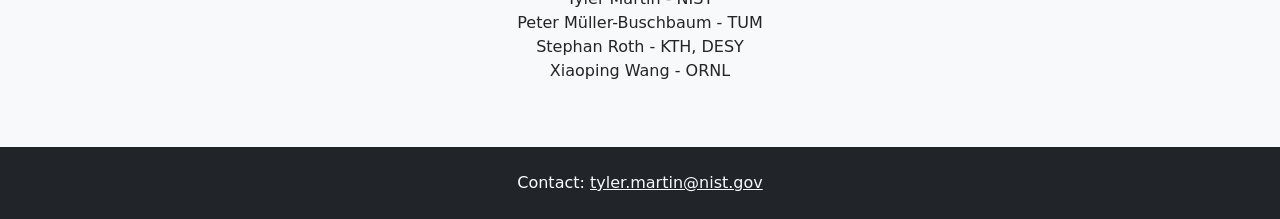
==== commit c9457021: "feat: remove registration link from multiple pages for updated content" ====
--- a/index.html
+++ b/index.html
@@ -39,9 +39,6 @@
         <div class="container text-white py-5">
             <h1 class="display-4 fw-bold">MLXN 2026:<br/> Machine Learning for X-ray and <br/> Neutron Science</h1>
             <p class="lead"> April 13th-14th 2026 </p>
-            <div class="mt-3">
-                <a href="https://www.nist.gov/news-events/events/2026/04/mlxn-machine-learning-x-ray-and-neutron-scattering" rel="external" class="btn btn-primary btn-lg">Register</a>
-            </div>
             <!-- <a href="https://forms.gle/H5YNSt72dLBRPrXT7" rel="external" class="btn btn-primary btn-lg mt-3">Register Now</a> -->
             <!-- <a href="https://forms.gle/bDFXMEPGEKgv2yoD7" rel="external" class="btn btn-primary btn-lg mt-3">Submit a Talk</a> -->
 
--- a/styles.css
+++ b/styles.css
@@ -480,9 +480,7 @@
 
 .agenda-day-track {
     position: relative;
-    display: grid;
-    grid-template-rows: repeat(var(--agenda-slot-count, 26), var(--agenda-slot-height));
-    gap: 0;
+    min-height: calc(var(--agenda-slot-count, 26) * var(--agenda-slot-height));
     padding: 0;
     background:
         repeating-linear-gradient(
@@ -500,7 +498,9 @@
 }
 
 .agenda-event {
-    position: relative;
+    position: absolute;
+    left: 0;
+    right: 0;
     z-index: 1;
     display: flex;
     flex-direction: column;
@@ -518,6 +518,13 @@
     transition: transform 0.16s ease, box-shadow 0.16s ease, filter 0.16s ease;
 }
 
+.agenda-event-compact {
+    padding: 0.1rem 0.35rem;
+    gap: 0;
+    font-size: 0.72rem;
+    line-height: 1.05;
+}
+
 .agenda-event:hover,
 .agenda-event:focus-visible {
     z-index: 2;
